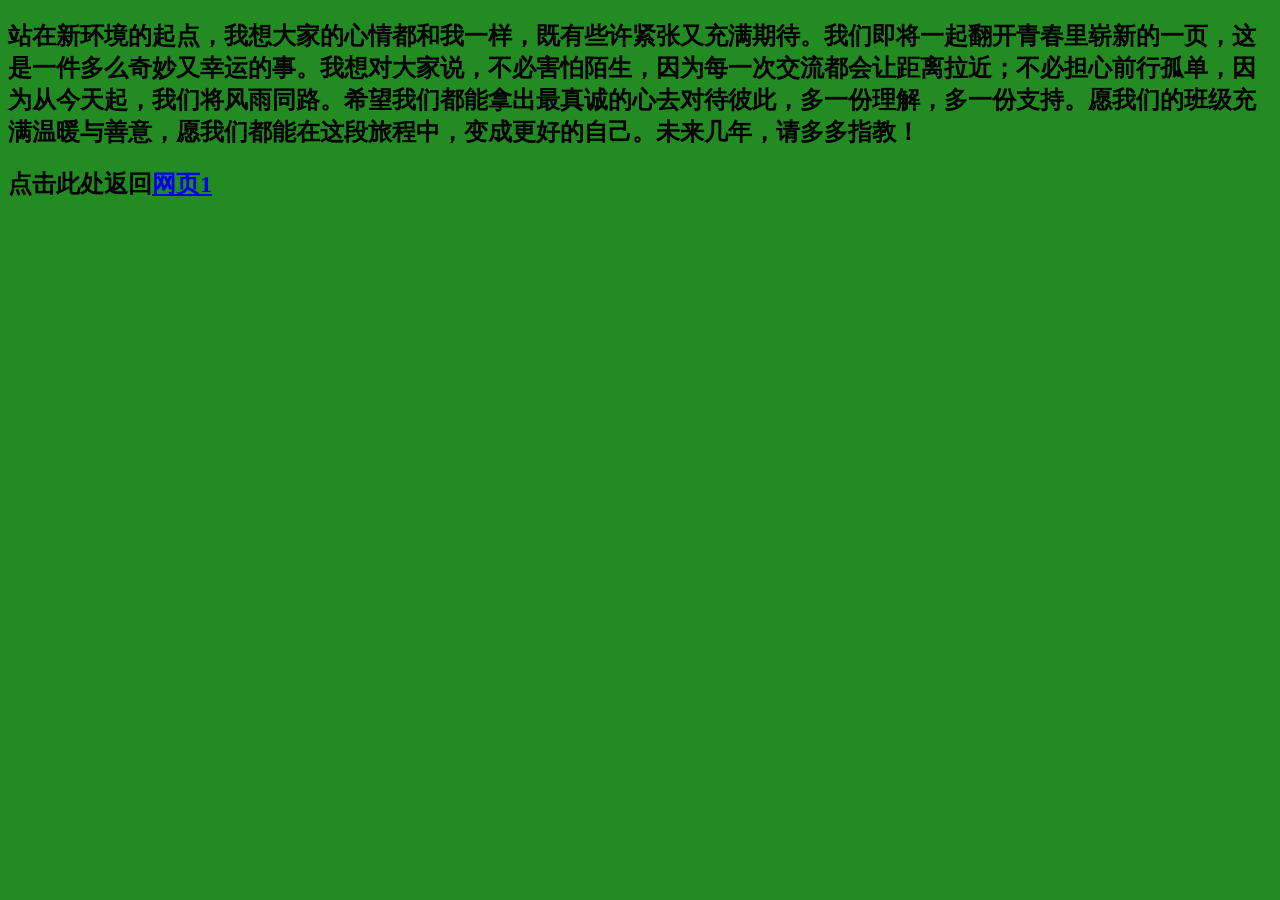
==== grad.html @ 84e4df3d "Add files via upload" ====
<!DOCTYPE html>
<html lang="en">
<head>
    <meta charset="UTF-8">
    <meta name="viewport" content="width=device-width, initial-scale=1.0">
    <title>个人简历之想说的话</title>
</head>
<body style="background-color:forestgreen">
<div>
<h2>站在新环境的起点，我想大家的心情都和我一样，既有些许紧张又充满期待。我们即将一起翻开青春里崭新的一页，这是一件多么奇妙又幸运的事。我想对大家说，不必害怕陌生，因为每一次交流都会让距离拉近；不必担心前行孤单，因为从今天起，我们将风雨同路。希望我们都能拿出最真诚的心去对待彼此，多一份理解，多一份支持。愿我们的班级充满温暖与善意，愿我们都能在这段旅程中，变成更好的自己。未来几年，请多多指教！</h2>
</div>
<div>
<h2>点击此处返回<a href="index.html">网页1</a></h2>
</div>
</body>
</html>
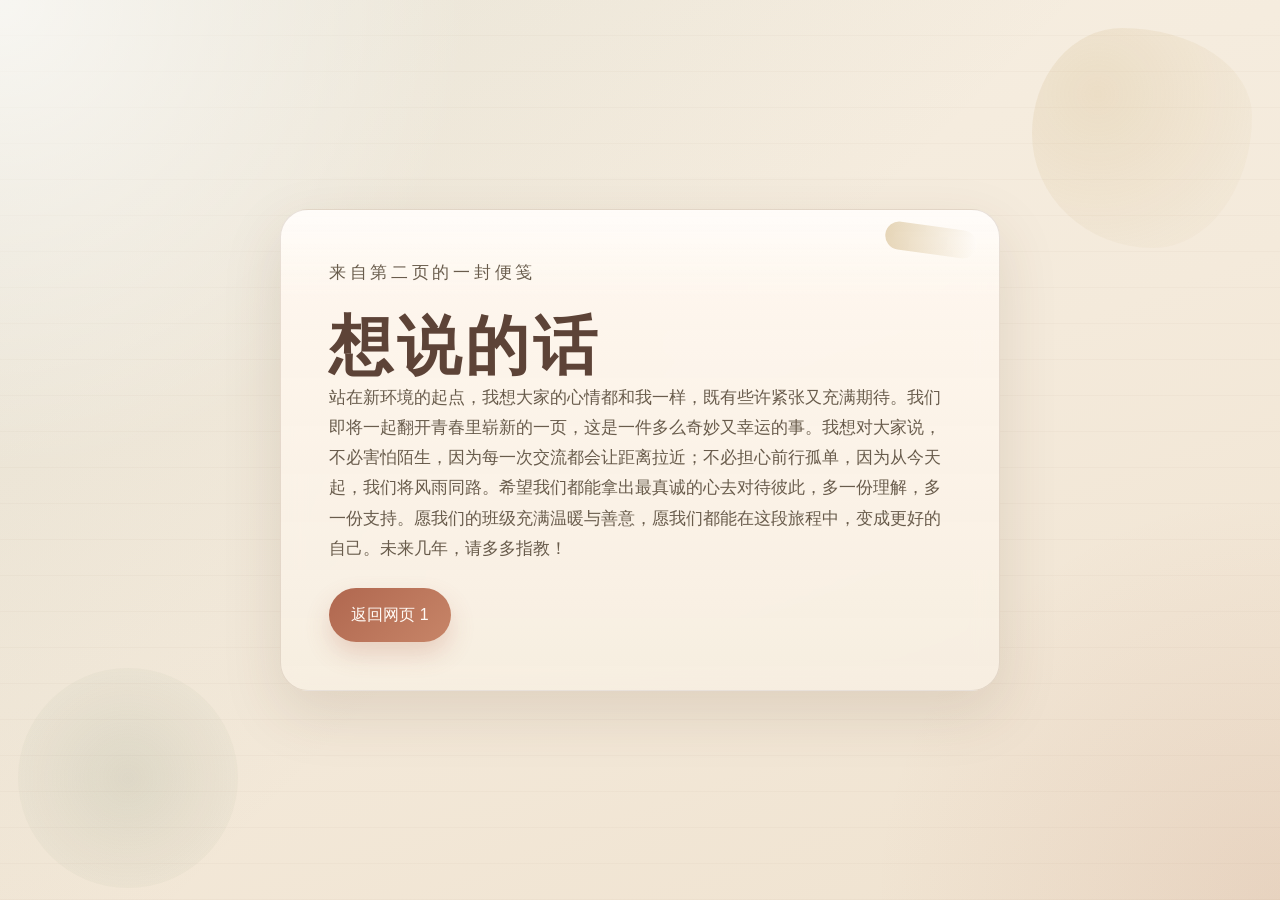
==== commit 77b58d6b: "feat: redesign site with scrapbook-inspired style Co-authored-by: Mai-xiyu <111494660+Mai-xiyu@users" ====
--- a/grad.html
+++ b/grad.html
@@ -1,16 +1,21 @@
-<!DOCTYPE html>
-<html lang="en">
-<head>
-    <meta charset="UTF-8">
-    <meta name="viewport" content="width=device-width, initial-scale=1.0">
-    <title>个人简历之想说的话</title>
-</head>
-<body style="background-color:forestgreen">
-<div>
-<h2>站在新环境的起点，我想大家的心情都和我一样，既有些许紧张又充满期待。我们即将一起翻开青春里崭新的一页，这是一件多么奇妙又幸运的事。我想对大家说，不必害怕陌生，因为每一次交流都会让距离拉近；不必担心前行孤单，因为从今天起，我们将风雨同路。希望我们都能拿出最真诚的心去对待彼此，多一份理解，多一份支持。愿我们的班级充满温暖与善意，愿我们都能在这段旅程中，变成更好的自己。未来几年，请多多指教！</h2>
-</div>
-<div>
-<h2>点击此处返回<a href="index.html">网页1</a></h2>
-</div>
-</body>
-</html>+<!DOCTYPE html>
+<html lang="zh-CN">
+<head>
+    <meta charset="UTF-8">
+    <meta name="viewport" content="width=device-width, initial-scale=1.0">
+    <title>个人简历之想说的话</title>
+    <link rel="stylesheet" href="style.css">
+</head>
+<body class="page-note">
+    <main class="page-shell page-shell--narrow">
+        <section class="note-card">
+            <p class="hero-card__eyebrow">来自第二页的一封便笺</p>
+            <h1>想说的话</h1>
+            <p>
+                站在新环境的起点，我想大家的心情都和我一样，既有些许紧张又充满期待。我们即将一起翻开青春里崭新的一页，这是一件多么奇妙又幸运的事。我想对大家说，不必害怕陌生，因为每一次交流都会让距离拉近；不必担心前行孤单，因为从今天起，我们将风雨同路。希望我们都能拿出最真诚的心去对待彼此，多一份理解，多一份支持。愿我们的班级充满温暖与善意，愿我们都能在这段旅程中，变成更好的自己。未来几年，请多多指教！
+            </p>
+            <a class="button-link" href="index.html">返回网页 1</a>
+        </section>
+    </main>
+</body>
+</html>
--- a/style.css
+++ b/style.css
@@ -0,0 +1,315 @@
+:root {
+    --paper: #f7f0e4;
+    --paper-deep: #efe2cf;
+    --card: rgba(255, 251, 245, 0.84);
+    --card-strong: rgba(255, 248, 240, 0.94);
+    --ink: #2c241c;
+    --muted: #695c4c;
+    --terracotta: #b0674f;
+    --sage: #798b72;
+    --gold: #c8a86b;
+    --shadow: 0 22px 60px rgba(84, 56, 32, 0.13);
+    --radius: 28px;
+    --line: rgba(112, 82, 56, 0.16);
+}
+
+* {
+    box-sizing: border-box;
+}
+
+html {
+    scroll-behavior: smooth;
+}
+
+body {
+    margin: 0;
+    min-height: 100vh;
+    color: var(--ink);
+    font-family: "Noto Sans SC", "PingFang SC", "Hiragino Sans GB", "Microsoft YaHei", "Segoe UI", sans-serif;
+    line-height: 1.8;
+    background:
+        radial-gradient(circle at top left, rgba(255, 255, 255, 0.68), transparent 30%),
+        radial-gradient(circle at bottom right, rgba(176, 103, 79, 0.12), transparent 26%),
+        linear-gradient(135deg, rgba(121, 139, 114, 0.12), transparent 50%),
+        repeating-linear-gradient(
+            0deg,
+            rgba(140, 111, 82, 0.04) 0,
+            rgba(140, 111, 82, 0.04) 1px,
+            transparent 1px,
+            transparent 36px
+        ),
+        linear-gradient(160deg, var(--paper) 0%, #f4eadb 52%, var(--paper-deep) 100%);
+}
+
+body::before,
+body::after {
+    content: "";
+    position: fixed;
+    inset: auto;
+    width: 220px;
+    height: 220px;
+    pointer-events: none;
+    opacity: 0.28;
+    z-index: 0;
+}
+
+body::before {
+    top: 28px;
+    right: 28px;
+    border-radius: 41% 59% 45% 55% / 48% 40% 60% 52%;
+    background: radial-gradient(circle at 30% 30%, rgba(200, 168, 107, 0.72), rgba(200, 168, 107, 0));
+}
+
+body::after {
+    left: 18px;
+    bottom: 12px;
+    border-radius: 50%;
+    background: radial-gradient(circle at 50% 50%, rgba(121, 139, 114, 0.56), rgba(121, 139, 114, 0));
+}
+
+a {
+    color: inherit;
+    text-decoration-color: rgba(176, 103, 79, 0.45);
+    text-underline-offset: 0.22em;
+}
+
+a:hover {
+    text-decoration-color: var(--terracotta);
+}
+
+img {
+    display: block;
+    width: 100%;
+    height: auto;
+}
+
+.page-shell {
+    position: relative;
+    z-index: 1;
+    width: min(1100px, calc(100% - 32px));
+    margin: 0 auto;
+    padding: 48px 0 72px;
+}
+
+.page-shell--narrow {
+    width: min(760px, calc(100% - 32px));
+    display: grid;
+    place-items: center;
+    min-height: 100vh;
+    padding: 36px 0;
+}
+
+.hero-card h1,
+.note-card h1,
+.panel h2 {
+    font-family: "Noto Serif SC", "Songti SC", "STSong", "SimSun", "Times New Roman", serif;
+}
+
+.hero-card,
+.panel,
+.note-card {
+    position: relative;
+    background: var(--card);
+    border: 1px solid var(--line);
+    border-radius: var(--radius);
+    box-shadow: var(--shadow);
+    backdrop-filter: blur(12px);
+}
+
+.hero-card {
+    padding: 38px clamp(22px, 4vw, 44px);
+    margin-bottom: 24px;
+    overflow: hidden;
+}
+
+.hero-card::after,
+.note-card::after {
+    content: "";
+    position: absolute;
+    top: 16px;
+    right: 22px;
+    width: 92px;
+    height: 28px;
+    border-radius: 999px;
+    background: linear-gradient(90deg, rgba(200, 168, 107, 0.45), rgba(255, 255, 255, 0.1));
+    transform: rotate(8deg);
+}
+
+.hero-card h1,
+.note-card h1 {
+    margin: 0;
+    font-size: clamp(2.4rem, 5vw, 4.2rem);
+    line-height: 1.1;
+    letter-spacing: 0.06em;
+}
+
+.hero-card__eyebrow {
+    margin: 0 0 12px;
+    color: var(--terracotta);
+    letter-spacing: 0.22em;
+    text-transform: uppercase;
+    font-size: 0.9rem;
+}
+
+.hero-card__lead {
+    max-width: 40rem;
+    margin: 18px 0 0;
+    font-size: 1.08rem;
+    color: var(--muted);
+}
+
+.panel-grid {
+    display: grid;
+    grid-template-columns: repeat(12, minmax(0, 1fr));
+    gap: 22px;
+}
+
+.panel {
+    padding: 24px;
+}
+
+.panel h2,
+.note-card h1 {
+    color: #5d4337;
+}
+
+.panel h2 {
+    margin-top: 0;
+    margin-bottom: 12px;
+    font-size: 1.55rem;
+}
+
+.panel p,
+.note-card p {
+    margin: 0;
+    font-size: 1.05rem;
+}
+
+.panel--feature,
+.panel--photo {
+    display: grid;
+    gap: 22px;
+    align-items: center;
+}
+
+.panel--feature {
+    grid-template-columns: minmax(0, 1.1fr) minmax(300px, 0.9fr);
+    margin-bottom: 24px;
+    padding: 24px;
+}
+
+.panel--photo {
+    grid-column: span 12;
+    grid-template-columns: minmax(0, 1fr) minmax(280px, 0.95fr);
+}
+
+.panel-grid > .panel:not(.panel--photo):not(.panel--full):not(.panel--cta) {
+    grid-column: span 6;
+}
+
+.panel--cta {
+    grid-column: span 4;
+    display: flex;
+    flex-direction: column;
+    justify-content: space-between;
+    gap: 18px;
+    background: linear-gradient(145deg, rgba(255, 248, 240, 0.96), rgba(248, 236, 217, 0.84));
+}
+
+.panel--full {
+    grid-column: span 8;
+}
+
+.photo-card {
+    margin: 0;
+    padding: 14px 14px 18px;
+    border-radius: 24px;
+    background: var(--card-strong);
+    border: 1px solid rgba(112, 82, 56, 0.12);
+    box-shadow: 0 14px 30px rgba(81, 52, 29, 0.12);
+    transform: rotate(-1.2deg);
+}
+
+.photo-card--wide {
+    transform: rotate(1deg);
+}
+
+.photo-card img {
+    border-radius: 16px;
+    aspect-ratio: 16 / 9;
+    object-fit: cover;
+}
+
+.accent-text {
+    color: var(--terracotta);
+    font-weight: 700;
+}
+
+.button-link {
+    display: inline-flex;
+    align-items: center;
+    justify-content: center;
+    width: fit-content;
+    padding: 0.78rem 1.4rem;
+    border-radius: 999px;
+    background: linear-gradient(135deg, var(--terracotta), #c78568);
+    color: #fffaf5;
+    text-decoration: none;
+    box-shadow: 0 12px 24px rgba(176, 103, 79, 0.24);
+    transition: transform 0.2s ease, box-shadow 0.2s ease;
+}
+
+.button-link:hover {
+    transform: translateY(-2px);
+    box-shadow: 0 18px 30px rgba(176, 103, 79, 0.3);
+}
+
+.note-card {
+    width: min(100%, 720px);
+    padding: clamp(28px, 5vw, 48px);
+    background:
+        linear-gradient(180deg, rgba(255, 255, 255, 0.6), transparent 18%),
+        linear-gradient(180deg, rgba(255, 248, 240, 0.96), rgba(247, 238, 225, 0.92));
+}
+
+.note-card p {
+    color: var(--muted);
+    margin-bottom: 24px;
+}
+
+@media (max-width: 860px) {
+    .panel-grid {
+        grid-template-columns: 1fr;
+    }
+
+    .panel-grid > .panel,
+    .panel--cta,
+    .panel--full,
+    .panel--photo {
+        grid-column: auto;
+    }
+
+    .panel--feature,
+    .panel--photo {
+        grid-template-columns: 1fr;
+    }
+}
+
+@media (max-width: 640px) {
+    .page-shell {
+        width: min(1100px, calc(100% - 20px));
+        padding: 28px 0 48px;
+    }
+
+    .hero-card,
+    .panel,
+    .note-card,
+    .panel--feature {
+        padding: 20px;
+    }
+
+    .hero-card h1,
+    .note-card h1 {
+        font-size: clamp(2rem, 10vw, 3rem);
+    }
+}
